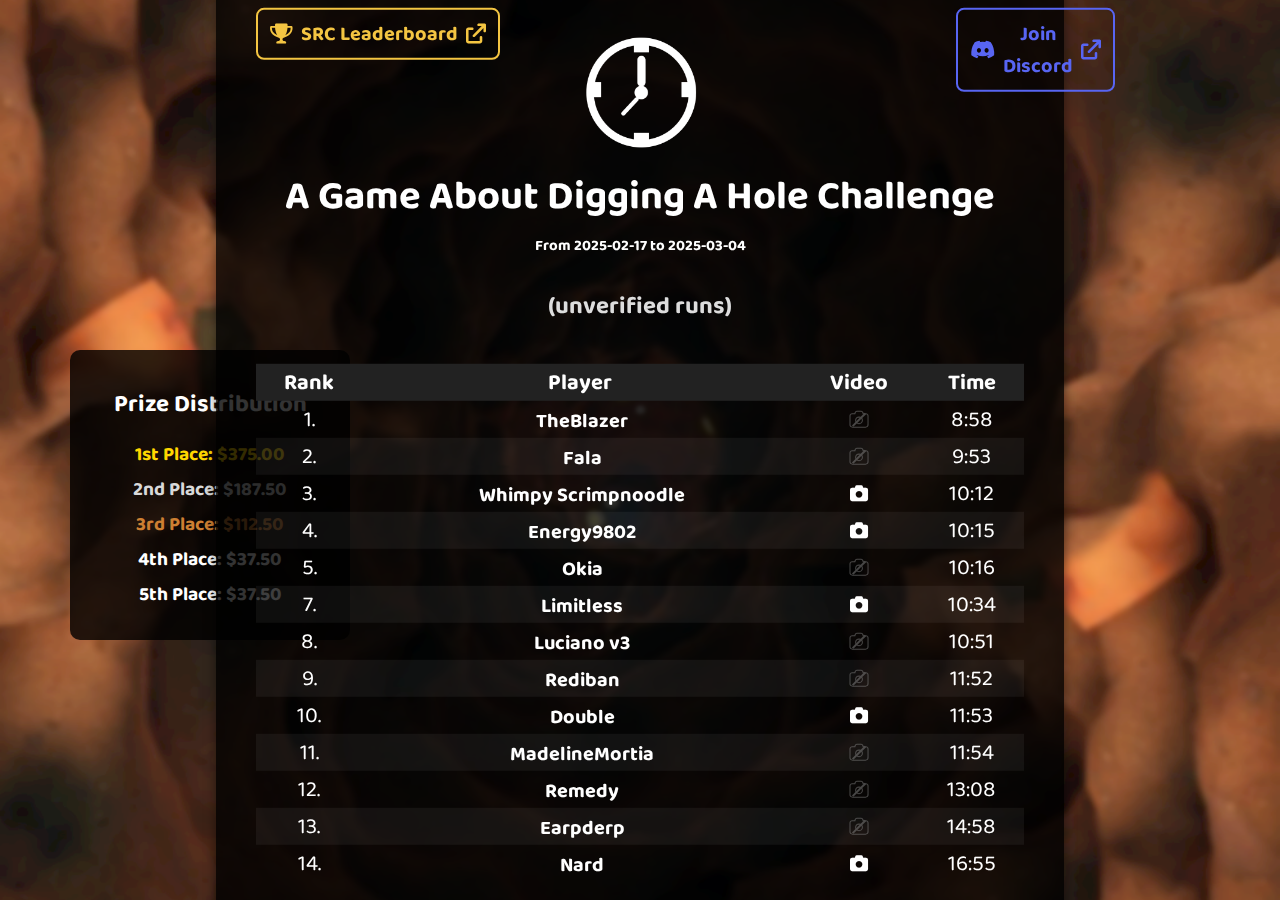
==== index.html @ b907654d "Add files via upload" ====
<!DOCTYPE html>
<html lang="en">
<head>

    <link rel="stylesheet" href="styles.css">
    <link rel="stylesheet" href="https://cdnjs.cloudflare.com/ajax/libs/font-awesome/6.0.0/css/all.min.css">
    <meta charset="UTF-8">
    <meta name="viewport" content="width=device-width, initial-scale=1.0">
    <title>Speedrunning Challenge Leaderboard</title>
</head>
<body>
    <div class="prize-pool-container">
        <h2>Prize Distribution</h2>
        <ul>
            <li>1st Place: $375.00</li>
            <li>2nd Place: $187.50</li>
            <li>3rd Place: $112.50</li>
            <li>4th Place: $37.50</li>
            <li>5th Place: $37.50</li>
        </ul>
    </div>
    <div class="leaderboard">
        <a href="https://www.speedrun.com/A_Game_About_Digging_A_Hole" class="styled-button" target="_blank">
            <i class="fas fa-trophy"></i> 
            <span>SRC Leaderboard</span> 
            <i class="fas fa-external-link"></i>
        </a>
        <a href="https://discord.gg/v5nwegWuTn" class="button discord-button" target="_blank">
            <i class="fab fa-discord"></i> Join Discord
            <i class="fas fa-external-link"></i>
        </a>  
        <div class="title-container">  
            <img src="images/clockclean.png" alt="Logo"  class="logo">  
            <h1>A Game About Digging A Hole Challenge</h1>
        </div> 
        <h3 class="date">From 2025-02-17 to 2025-03-04</h3>
        <h2 class="subtitle">(unverified runs)</h2>
        <table>
            <thead>
                <tr>
                    <th>Rank</th>
                    <th>Player</th>
                    <th>Video</th>
                    <th>Time</th>
                </tr>
            </thead>
            <tbody>
                <tr>
                    <td>1.</td>
                    <td>
                        <a class="player-link" target="_blank">TheBlazer</a>
                    </td>
                    <td><span class="video-missing"><i class="fas fa-camera"></i></span></td>
                    <td>8:58</td>
                </tr>
                <tr>
                    <td>2.</td>
                    <td>
                        <a class="player-link" target="_blank">Fala</a>
                    </td>
                    <td><span class="video-missing"><i class="fas fa-camera"></i></span></td>
                    <td>9:53</td>
                </tr>
                <tr>
                    <td>3.</td>
                    <td>
                        <a class="player-link" target="_blank">Whimpy Scrimpnoodle</a>
                    </td>
                    <td><a href="https://www.twitch.tv/videos/2386172465" class="video-link"><i class="fas fa-camera"></i></a></td>
                    <td>10:12</td>
                </tr>
                <tr>
                    <td>4.</td>
                    <td>
                        <a class="player-link" target="_blank">Energy9802</a>
                    </td>
                    <td><a href="https://youtu.be/kTqRtNvVcxU" class="video-link"><i class="fas fa-camera"></i></a></td>
                    <td>10:15</td>
                </tr>
                <tr>
                    <td>5.</td>
                    <td>
                        <a class="player-link" target="_blank">Okia</a>
                    </td>
                    <td><span class="video-missing"><i class="fas fa-camera"></i></span></td>
                    <td>10:16</td>
                </tr>
                 
                <tr>
                    <td>7.</td>
                    <td>
                        <a class="player-link" target="_blank">Limitless</a>
                    </td>
                    <td><a href="https://www.twitch.tv/videos/2383968036" class="video-link"><i class="fas fa-camera"></i></a></td>
                    <td>10:34</td>
                </tr>
                <tr>
                    <td>8.</td>
                    <td>
                        <a class="player-link" target="_blank">Luciano v3</a>
                    </td>
                    <td><span class="video-missing"><i class="fas fa-camera"></i></span></td>
                    <td>10:51</td>
                </tr>  
                <tr>
                    <td>9.</td>
                    <td>
                        <a class="player-link" target="_blank">Rediban</a>
                    </td>
                    <td><span class="video-missing"><i class="fas fa-camera"></i></span></td>
                    <td>11:52</td>
                </tr>                               
                <tr>
                    <td>10.</td>
                    <td>
                        <a class="player-link" target="_blank">Double</a>
                    </td>
                    <td><a href="https://youtu.be/mfzH6cPSI_k" class="video-link"><i class="fas fa-camera"></i></a></td>
                    <td>11:53</td>
                </tr>
                <tr>
                    <td>11.</td>
                    <td>
                        <a class="player-link" target="_blank">MadelineMortia</a>
                    </td>
                    <td><span class="video-missing"><i class="fas fa-camera"></i></span></td>
                    <td>11:54</td>
                </tr>
                <tr>
                    <td>12.</td>
                    <td>
                        <a class="player-link" target="_blank">Remedy</a>
                    </td>
                    <td><span class="video-missing"><i class="fas fa-camera"></i></span></td>
                    <td>13:08</td>
                </tr>
                <tr>
                    <td>13.</td>
                    <td>
                        <a class="player-link" target="_blank">Earpderp</a>
                    </td>
                    <td><span class="video-missing"><i class="fas fa-camera"></i></span></td>
                    <td>14:58</td>
                </tr>
                <tr>
                    <td>14.</td>
                    <td>
                        <a class="player-link" target="_blank">Nard</a>
                    </td>
                    <td><a href="https://www.youtube.com/watch?v=FN1cPwY5DCs" class="video-link"><i class="fas fa-camera"></i></a></td>
                    <td>16:55</td>
                </tr>                          
            </tbody>
        </table>
    </div>
</body>
</html>
---- styles.css ----
@import url('https://fonts.googleapis.com/css2?family=Baloo+Thambi+2:wght@400;700&display=swap');

body {
    background: url('images/cleanbgfilters.png') no-repeat center center fixed;
    background-size: cover;
    font-family: 'Baloo Thambi 2', sans-serif;
    color: #ddd;
    text-align: center;
}

.leaderboard-container {
    display: flex;
    justify-content: space-between; /* Ensures leaderboard and prize pool stay apart */
    align-items: flex-start;
    width: 100%;
    max-width: 1200px;
    margin: auto;
    padding: 20px;
    position: relative;
}

.leaderboard {
    background-color: rgba(0, 0, 0, 0.8);
    padding: 40px;
    border-radius: 15px;
    box-shadow: 0 6px 12px rgba(0, 0, 0, 0.5);
    max-width: 900px;
    width: 60%;
    
    display: flex;
    flex-direction: column;
    align-items: center;
    justify-content: center;
    position: fixed; /* Keeps it centered even when scrolling */
    top: 50%;
    left: 50%;
    transform: translate(-50%, -50%);   
}

h1 {
    color: #fff;
    font-size: 40px;
    position: relative;
    top: -30px;
}

.date {
    color: #fff;
    font-size: 15px;
    margin-top: -50px;
    margin-bottom: 10px;
}

table {
    width: 100%;
    border-collapse: collapse;
    margin-top: 20px;
    font-size: 22px;
}

th, td {
    color: #fff;
    font-size: 24;
}

th {
    background-color: #222;
    font-size: 26;
}

tr:nth-child(even) {
    background-color: rgba(255, 255, 255, 0.05);
}

tr:hover {
    background-color: rgba(255, 255, 255, 0.15);
}

.styled-button {
    display: inline-flex;
    align-items: center;
    gap: 8px;
    background-color: transparent;
    color: #f4c542;
    text-decoration: none;
    font-weight: bold;
    font-size: 20px;
    border: 2px solid #f4c542;
    padding: 8px 12px;
    border-radius: 8px;
    transition: all 0.3s ease-in-out;
    position: absolute;
    top: 30px;
    left: 40px;
}

.styled-button:hover {
    background-color: #f4c542;
    color: black;
}

.discord-button {
    display: inline-flex;
    align-items: center;
    gap: 8px;
    background-color: transparent; 
    color: #5865F2;
    border: 2px solid #5865F2;
    border-radius: 8px;
    padding: 8px 12px;
    font-size: 20px;
    font-weight: bold;
    text-decoration: none;
    transition: 0.3s ease-in-out;
    position: absolute;
    top: 30px;
    left: 740px;

}

.discord-button i {
    font-size: 20px;
}

.discord-button:hover {
    background-color: #5865F2;
    color: black;
}

.video-link i {
    color: white;
    font-size: 18px;
}

.video-link:hover i {
    color: #d4af37;
}

.video-missing {
    position: relative;
    display: inline-block;
}

.video-missing i {
    color: transparent; /* Makes the fill transparent */
    font-size: 18px;
    opacity: 0.5;
    -webkit-text-stroke: 1px #888; /* Creates an outline effect */
    position: relative;
}

.video-missing i::after {
    content: "";
    position: absolute;
    top: 50%;
    left: 0;
    width: 100%;
    height: 2px; /* Thickness of the line */
    background-color: #888; /* Match the icon outline */
    transform: rotate(-45deg); /* Diagonal line */
}

.player-link {
    margin-left: 5px;
    font-size: 20px;
    display: inline-flex; 
    align-items: center;
    vertical-align: middle;
    color: white;
    text-decoration: none;
    font-weight: bold;
}

.logo {
    width: 150px; 
    height: auto;
    vertical-align: middle;
    margin-right: 5px;
}

.prize-pool-container {
    background-color: rgba(0, 0, 0, 0.8);
    color: white;
    padding: 15px;
    border-radius: 10px;
    width: 250px;
    position: absolute;
    left: 70px; /* Adjust as needed */
    top: 350px; /* Adjust as needed */
}


.prize-pool-container h2 {
    font-size: 24px;
    margin-bottom: 10px;
    color: white;
}

.prize-pool-container ul {
    list-style: none;
    padding: 0;
}

.prize-pool-container li {
    font-size: 1.2em;
    font-weight: bold;
    margin: 5px 0;
}

.prize-pool-container li:nth-child(1) {
    color: gold;
}

.prize-pool-container li:nth-child(2) {
    color: #D9D9D9;
}

.prize-pool-container li:nth-child(3) {
    color: #cd7f32; 
}
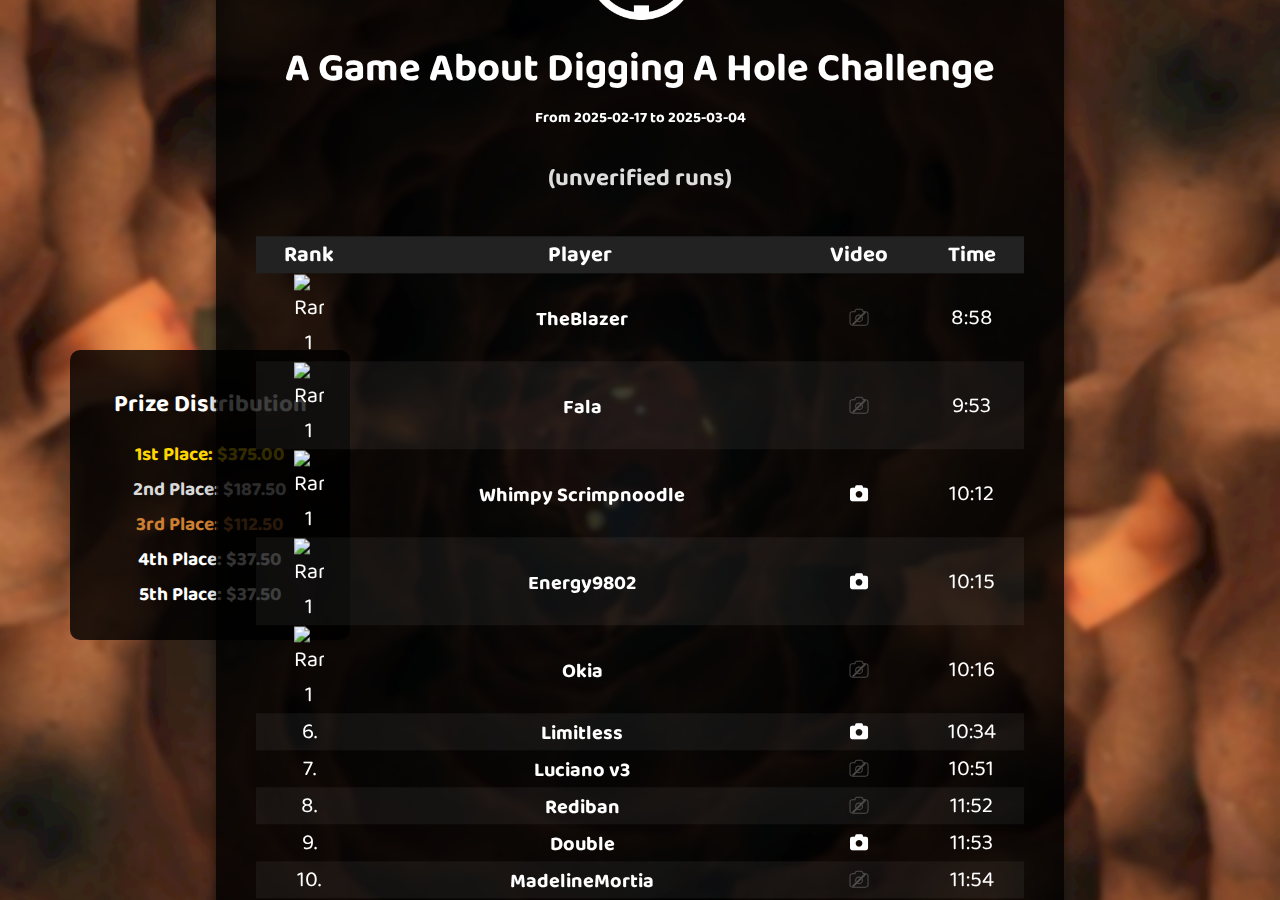
==== commit 7f1228bf: "Add files via upload" ====
--- a/index.html
+++ b/index.html
@@ -1,6 +1,8 @@
 <!DOCTYPE html>
 <html lang="en">
 <head>
+    <link rel="icon" type="image/png" href="images/ShovelMedal_Gold.png">
+
 
     <link rel="stylesheet" href="styles.css">
     <link rel="stylesheet" href="https://cdnjs.cloudflare.com/ajax/libs/font-awesome/6.0.0/css/all.min.css">
@@ -46,7 +48,7 @@
             </thead>
             <tbody>
                 <tr>
-                    <td>1.</td>
+                    <td><img src="images/ShovelMedal_Gold.png" alt="Rank 1" class="rank-icon"></td>
                     <td>
                         <a class="player-link" target="_blank">TheBlazer</a>
                     </td>
@@ -54,7 +56,7 @@
                     <td>8:58</td>
                 </tr>
                 <tr>
-                    <td>2.</td>
+                    <td><img src="images/ShovelMedal_Silver.png" alt="Rank 1" class="rank-icon"></td>
                     <td>
                         <a class="player-link" target="_blank">Fala</a>
                     </td>
@@ -62,7 +64,7 @@
                     <td>9:53</td>
                 </tr>
                 <tr>
-                    <td>3.</td>
+                    <td><img src="images/ShovelMedal_Bronze.png" alt="Rank 1" class="rank-icon"></td>
                     <td>
                         <a class="player-link" target="_blank">Whimpy Scrimpnoodle</a>
                     </td>
@@ -70,7 +72,7 @@
                     <td>10:12</td>
                 </tr>
                 <tr>
-                    <td>4.</td>
+                    <td><img src="images/ShovelMedal_Iron.png" alt="Rank 1" class="rank-icon"></td>
                     <td>
                         <a class="player-link" target="_blank">Energy9802</a>
                     </td>
@@ -78,7 +80,7 @@
                     <td>10:15</td>
                 </tr>
                 <tr>
-                    <td>5.</td>
+                    <td><img src="images/ShovelMedal_Wood.png" alt="Rank 1" class="rank-icon"></td>
                     <td>
                         <a class="player-link" target="_blank">Okia</a>
                     </td>
@@ -87,7 +89,7 @@
                 </tr>
                  
                 <tr>
-                    <td>7.</td>
+                    <td>6.</td>
                     <td>
                         <a class="player-link" target="_blank">Limitless</a>
                     </td>
@@ -95,7 +97,7 @@
                     <td>10:34</td>
                 </tr>
                 <tr>
-                    <td>8.</td>
+                    <td>7.</td>
                     <td>
                         <a class="player-link" target="_blank">Luciano v3</a>
                     </td>
@@ -103,7 +105,7 @@
                     <td>10:51</td>
                 </tr>  
                 <tr>
-                    <td>9.</td>
+                    <td>8.</td>
                     <td>
                         <a class="player-link" target="_blank">Rediban</a>
                     </td>
@@ -111,7 +113,7 @@
                     <td>11:52</td>
                 </tr>                               
                 <tr>
-                    <td>10.</td>
+                    <td>9.</td>
                     <td>
                         <a class="player-link" target="_blank">Double</a>
                     </td>
@@ -119,7 +121,7 @@
                     <td>11:53</td>
                 </tr>
                 <tr>
-                    <td>11.</td>
+                    <td>10.</td>
                     <td>
                         <a class="player-link" target="_blank">MadelineMortia</a>
                     </td>
@@ -127,7 +129,7 @@
                     <td>11:54</td>
                 </tr>
                 <tr>
-                    <td>12.</td>
+                    <td>11.</td>
                     <td>
                         <a class="player-link" target="_blank">Remedy</a>
                     </td>
@@ -135,7 +137,7 @@
                     <td>13:08</td>
                 </tr>
                 <tr>
-                    <td>13.</td>
+                    <td>12.</td>
                     <td>
                         <a class="player-link" target="_blank">Earpderp</a>
                     </td>
@@ -143,7 +145,7 @@
                     <td>14:58</td>
                 </tr>
                 <tr>
-                    <td>14.</td>
+                    <td>13.</td>
                     <td>
                         <a class="player-link" target="_blank">Nard</a>
                     </td>
--- a/styles.css
+++ b/styles.css
@@ -219,11 +219,18 @@
     color: #cd7f32; 
 }
 
-
-
-
-
-
-
-
-
+.rank-icon {
+    width: 30px;
+    height: auto;
+    display: block;
+    margin: auto;
+}
+
+
+
+
+
+
+
+
+
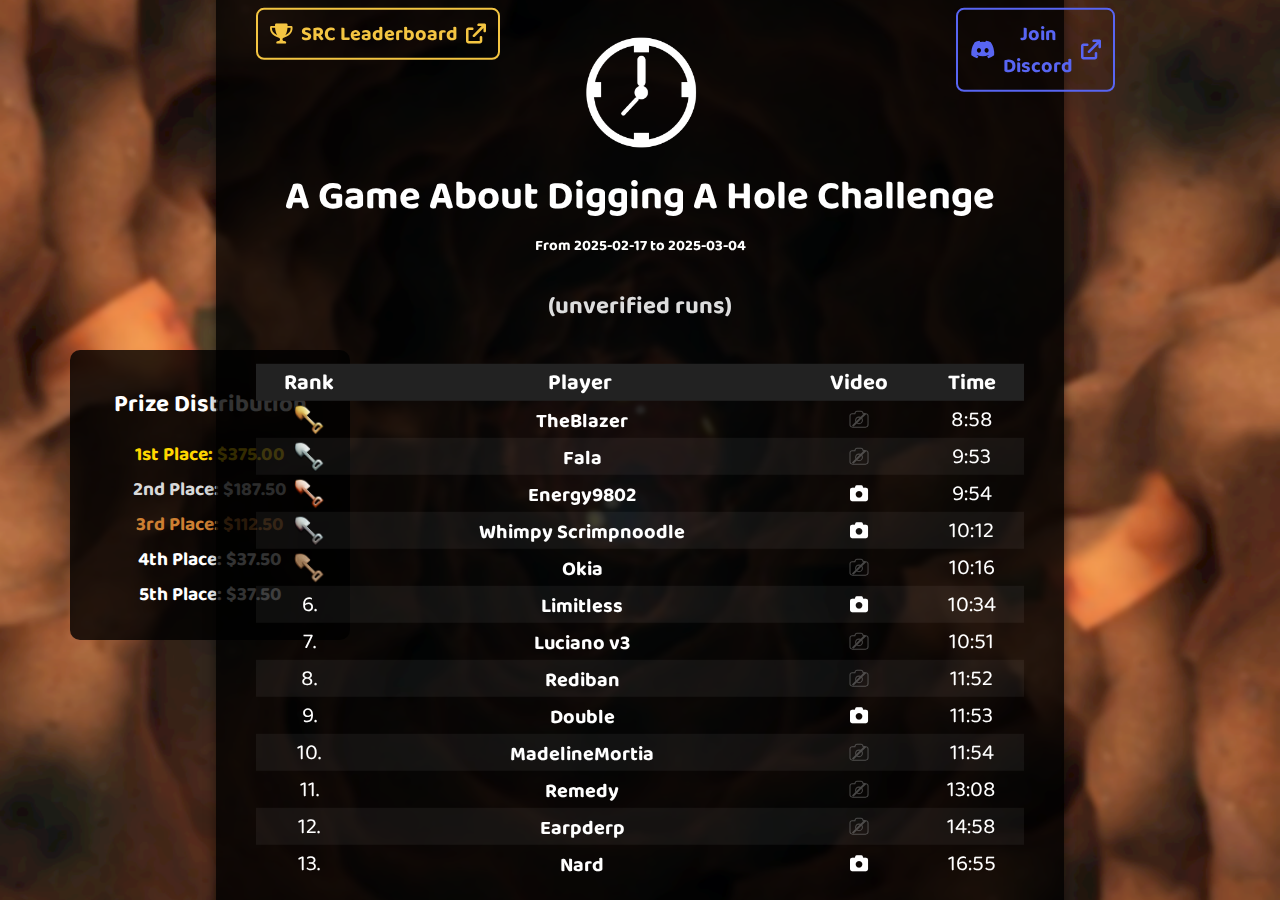
==== commit bda071c0: "Add files via upload" ====
--- a/index.html
+++ b/index.html
@@ -66,18 +66,18 @@
                 <tr>
                     <td><img src="images/ShovelMedal_Bronze.png" alt="Rank 1" class="rank-icon"></td>
                     <td>
+                        <a class="player-link" target="_blank">Energy9802</a>
+                    </td>
+                    <td><a href="https://youtu.be/5zvjSknOd70" class="video-link"><i class="fas fa-camera"></i></a></td>
+                    <td>9:54</td>
+                </tr>
+                <tr>
+                    <td><img src="images/ShovelMedal_Iron.png" alt="Rank 1" class="rank-icon"></td>
+                    <td>
                         <a class="player-link" target="_blank">Whimpy Scrimpnoodle</a>
                     </td>
                     <td><a href="https://www.twitch.tv/videos/2386172465" class="video-link"><i class="fas fa-camera"></i></a></td>
                     <td>10:12</td>
-                </tr>
-                <tr>
-                    <td><img src="images/ShovelMedal_Iron.png" alt="Rank 1" class="rank-icon"></td>
-                    <td>
-                        <a class="player-link" target="_blank">Energy9802</a>
-                    </td>
-                    <td><a href="https://youtu.be/kTqRtNvVcxU" class="video-link"><i class="fas fa-camera"></i></a></td>
-                    <td>10:15</td>
                 </tr>
                 <tr>
                     <td><img src="images/ShovelMedal_Wood.png" alt="Rank 1" class="rank-icon"></td>
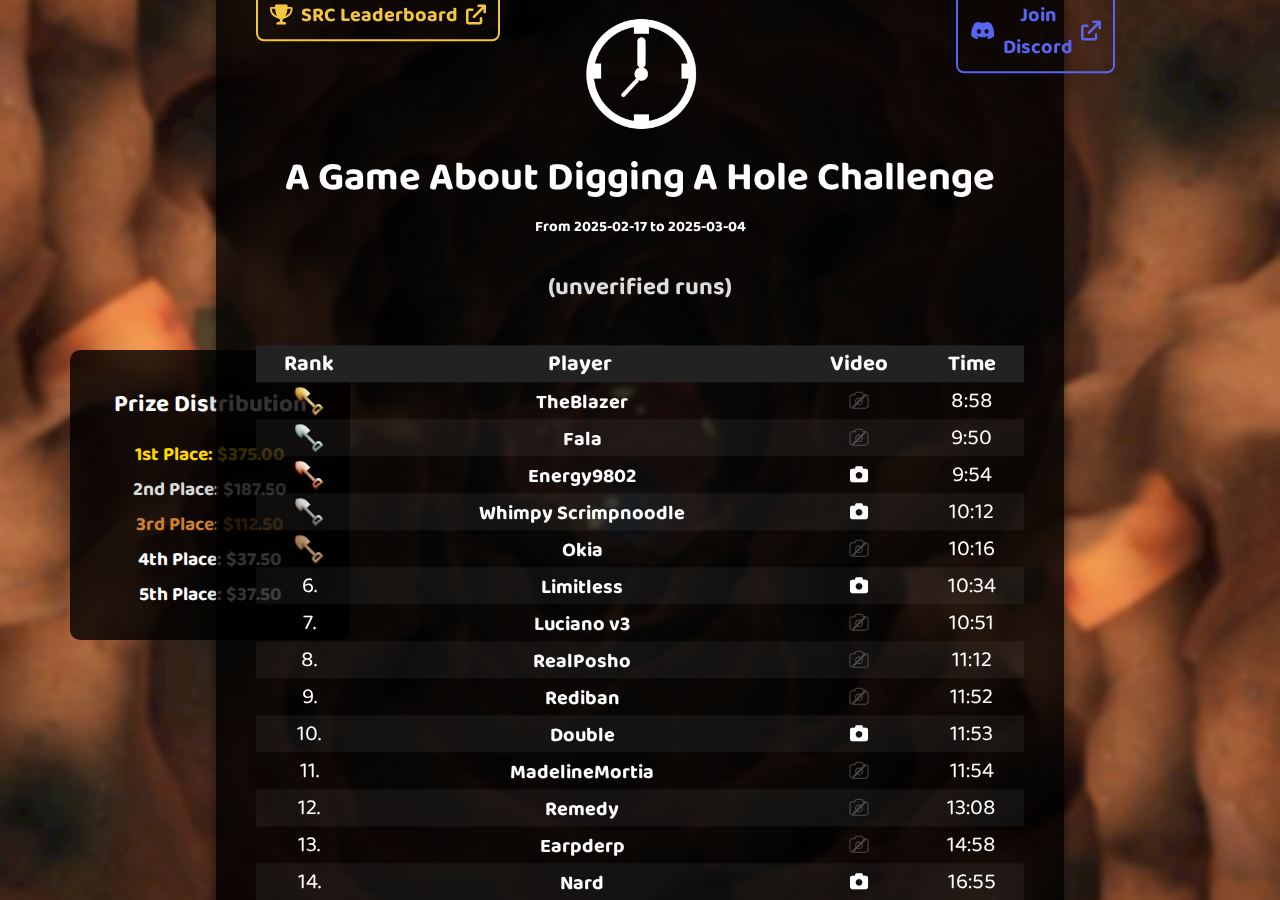
==== commit 1c0c430e: "Add files via upload" ====
--- a/index.html
+++ b/index.html
@@ -61,7 +61,7 @@
                         <a class="player-link" target="_blank">Fala</a>
                     </td>
                     <td><span class="video-missing"><i class="fas fa-camera"></i></span></td>
-                    <td>9:53</td>
+                    <td>9:50</td>
                 </tr>
                 <tr>
                     <td><img src="images/ShovelMedal_Bronze.png" alt="Rank 1" class="rank-icon"></td>
@@ -87,7 +87,6 @@
                     <td><span class="video-missing"><i class="fas fa-camera"></i></span></td>
                     <td>10:16</td>
                 </tr>
-                 
                 <tr>
                     <td>6.</td>
                     <td>
@@ -107,13 +106,21 @@
                 <tr>
                     <td>8.</td>
                     <td>
+                        <a class="player-link" target="_blank">RealPosho</a>
+                    </td>
+                    <td><span class="video-missing"><i class="fas fa-camera"></i></span></td>
+                    <td>11:12</td>
+                </tr>       
+                <tr>
+                    <td>9.</td>
+                    <td>
                         <a class="player-link" target="_blank">Rediban</a>
                     </td>
                     <td><span class="video-missing"><i class="fas fa-camera"></i></span></td>
                     <td>11:52</td>
                 </tr>                               
                 <tr>
-                    <td>9.</td>
+                    <td>10.</td>
                     <td>
                         <a class="player-link" target="_blank">Double</a>
                     </td>
@@ -121,7 +128,7 @@
                     <td>11:53</td>
                 </tr>
                 <tr>
-                    <td>10.</td>
+                    <td>11.</td>
                     <td>
                         <a class="player-link" target="_blank">MadelineMortia</a>
                     </td>
@@ -129,7 +136,7 @@
                     <td>11:54</td>
                 </tr>
                 <tr>
-                    <td>11.</td>
+                    <td>12.</td>
                     <td>
                         <a class="player-link" target="_blank">Remedy</a>
                     </td>
@@ -137,7 +144,7 @@
                     <td>13:08</td>
                 </tr>
                 <tr>
-                    <td>12.</td>
+                    <td>13.</td>
                     <td>
                         <a class="player-link" target="_blank">Earpderp</a>
                     </td>
@@ -145,7 +152,7 @@
                     <td>14:58</td>
                 </tr>
                 <tr>
-                    <td>13.</td>
+                    <td>14.</td>
                     <td>
                         <a class="player-link" target="_blank">Nard</a>
                     </td>
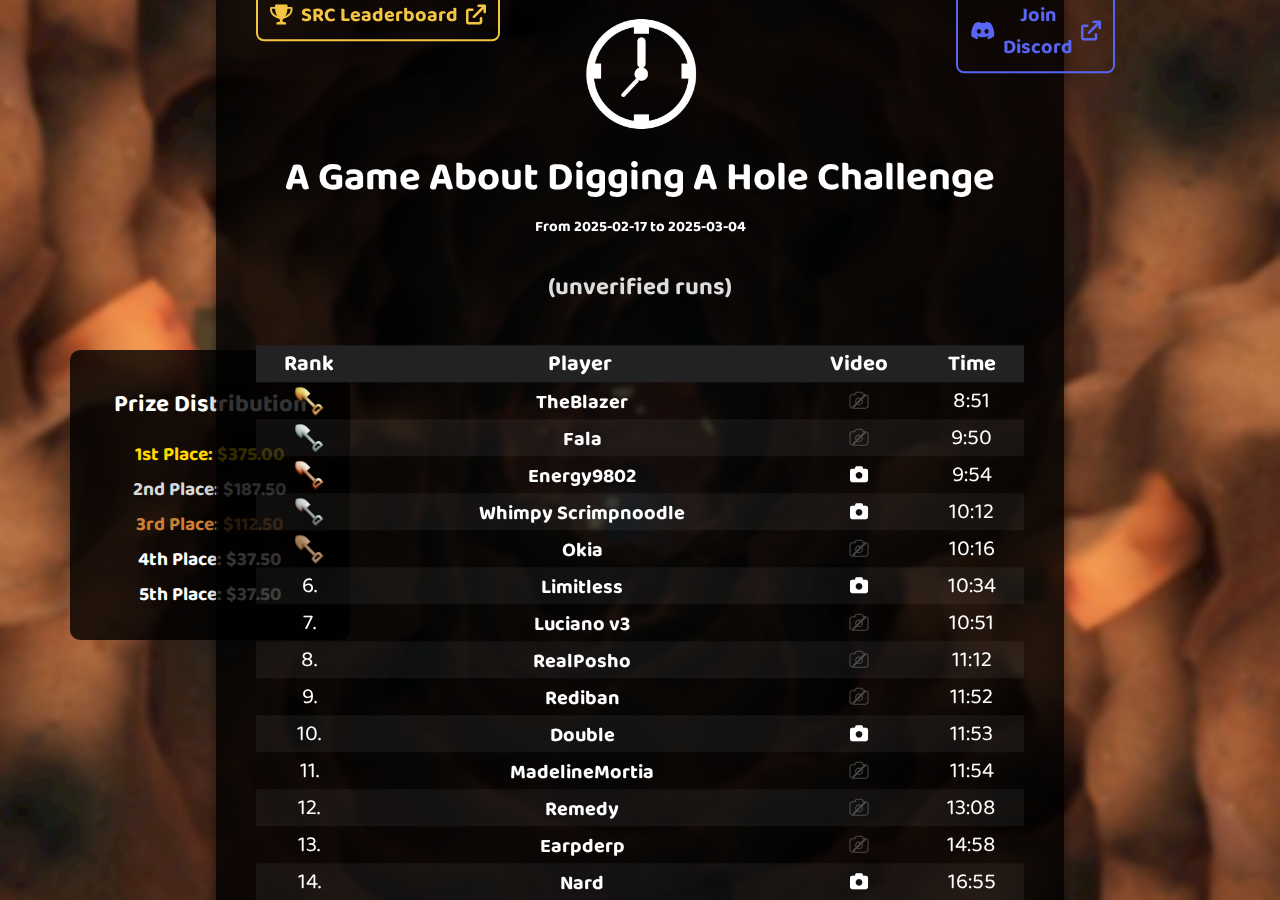
==== commit 1af55396: "Add files via upload" ====
--- a/index.html
+++ b/index.html
@@ -53,7 +53,7 @@
                         <a class="player-link" target="_blank">TheBlazer</a>
                     </td>
                     <td><span class="video-missing"><i class="fas fa-camera"></i></span></td>
-                    <td>8:58</td>
+                    <td>8:51</td>
                 </tr>
                 <tr>
                     <td><img src="images/ShovelMedal_Silver.png" alt="Rank 1" class="rank-icon"></td>
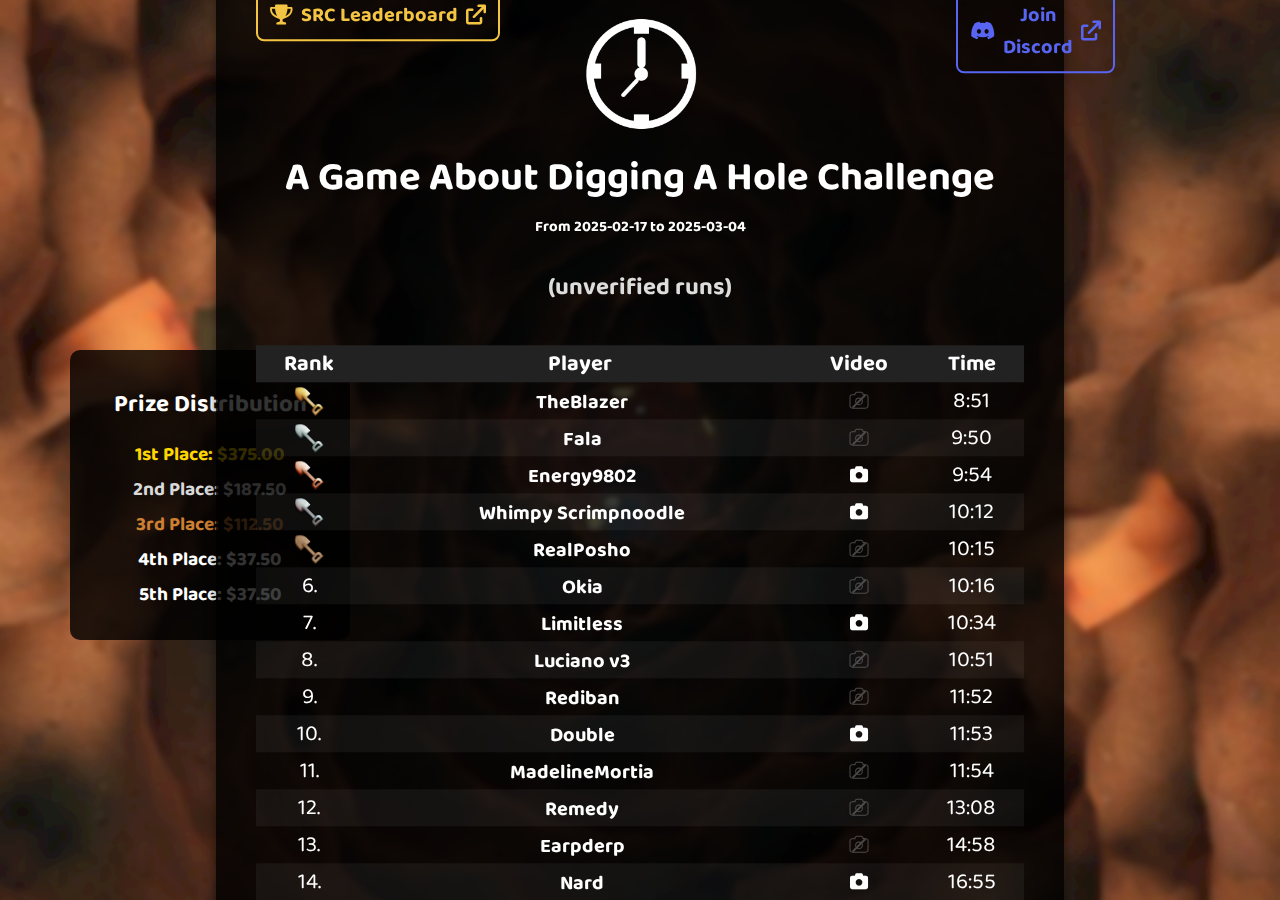
==== commit 37baf2be: "Add files via upload" ====
--- a/index.html
+++ b/index.html
@@ -82,13 +82,21 @@
                 <tr>
                     <td><img src="images/ShovelMedal_Wood.png" alt="Rank 1" class="rank-icon"></td>
                     <td>
+                        <a class="player-link" target="_blank">RealPosho</a>
+                    </td>
+                    <td><span class="video-missing"><i class="fas fa-camera"></i></span></td>
+                    <td>10:15</td>
+                </tr>
+                <tr>
+                    <td>6.</td>
+                    <td>
                         <a class="player-link" target="_blank">Okia</a>
                     </td>
                     <td><span class="video-missing"><i class="fas fa-camera"></i></span></td>
                     <td>10:16</td>
-                </tr>
+                </tr> 
                 <tr>
-                    <td>6.</td>
+                    <td>7.</td>
                     <td>
                         <a class="player-link" target="_blank">Limitless</a>
                     </td>
@@ -96,21 +104,13 @@
                     <td>10:34</td>
                 </tr>
                 <tr>
-                    <td>7.</td>
+                    <td>8.</td>
                     <td>
                         <a class="player-link" target="_blank">Luciano v3</a>
                     </td>
                     <td><span class="video-missing"><i class="fas fa-camera"></i></span></td>
                     <td>10:51</td>
-                </tr>  
-                <tr>
-                    <td>8.</td>
-                    <td>
-                        <a class="player-link" target="_blank">RealPosho</a>
-                    </td>
-                    <td><span class="video-missing"><i class="fas fa-camera"></i></span></td>
-                    <td>11:12</td>
-                </tr>       
+                </tr>   
                 <tr>
                     <td>9.</td>
                     <td>
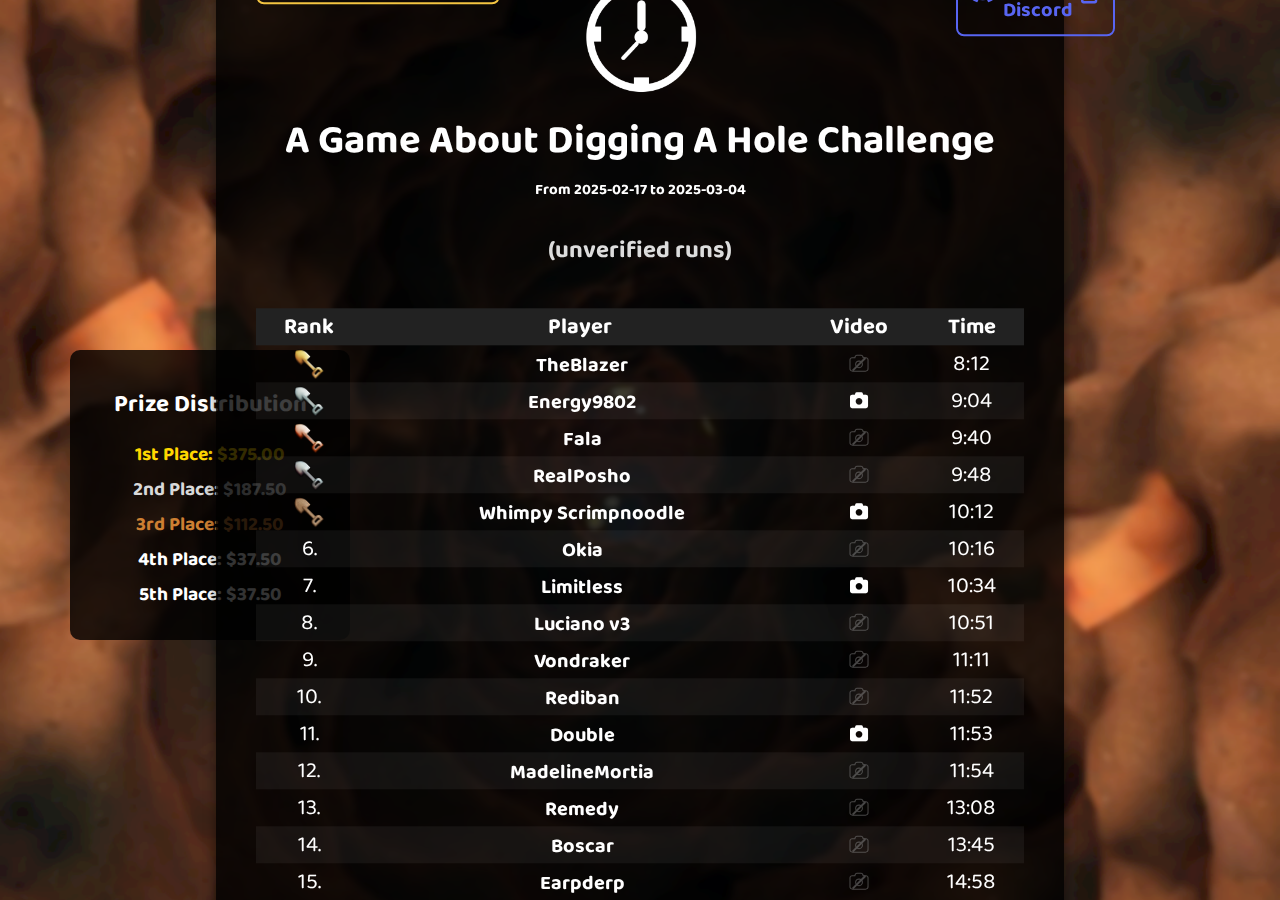
==== commit c69de1d2: "Add files via upload" ====
--- a/index.html
+++ b/index.html
@@ -53,39 +53,39 @@
                         <a class="player-link" target="_blank">TheBlazer</a>
                     </td>
                     <td><span class="video-missing"><i class="fas fa-camera"></i></span></td>
-                    <td>8:51</td>
+                    <td>8:12</td>
                 </tr>
                 <tr>
                     <td><img src="images/ShovelMedal_Silver.png" alt="Rank 1" class="rank-icon"></td>
                     <td>
-                        <a class="player-link" target="_blank">Fala</a>
+                        <a class="player-link" target="_blank">Energy9802</a>
                     </td>
-                    <td><span class="video-missing"><i class="fas fa-camera"></i></span></td>
-                    <td>9:50</td>
+                    <td><a href="https://youtu.be/J5KEaiSx6RI" class="video-link"><i class="fas fa-camera"></i></a></td>
+                    <td>9:04</td>
                 </tr>
                 <tr>
                     <td><img src="images/ShovelMedal_Bronze.png" alt="Rank 1" class="rank-icon"></td>
                     <td>
-                        <a class="player-link" target="_blank">Energy9802</a>
+                        <a class="player-link" target="_blank">Fala</a>
                     </td>
-                    <td><a href="https://youtu.be/5zvjSknOd70" class="video-link"><i class="fas fa-camera"></i></a></td>
-                    <td>9:54</td>
+                    <td><span class="video-missing"><i class="fas fa-camera"></i></span></td>
+                    <td>9:40</td>
                 </tr>
                 <tr>
                     <td><img src="images/ShovelMedal_Iron.png" alt="Rank 1" class="rank-icon"></td>
+                    <td>
+                        <a class="player-link" target="_blank">RealPosho</a>
+                    </td>
+                    <td><span class="video-missing"><i class="fas fa-camera"></i></span></td>
+                    <td>9:48</td>
+                </tr>
+                <tr>
+                    <td><img src="images/ShovelMedal_Wood.png" alt="Rank 1" class="rank-icon"></td>
                     <td>
                         <a class="player-link" target="_blank">Whimpy Scrimpnoodle</a>
                     </td>
                     <td><a href="https://www.twitch.tv/videos/2386172465" class="video-link"><i class="fas fa-camera"></i></a></td>
                     <td>10:12</td>
-                </tr>
-                <tr>
-                    <td><img src="images/ShovelMedal_Wood.png" alt="Rank 1" class="rank-icon"></td>
-                    <td>
-                        <a class="player-link" target="_blank">RealPosho</a>
-                    </td>
-                    <td><span class="video-missing"><i class="fas fa-camera"></i></span></td>
-                    <td>10:15</td>
                 </tr>
                 <tr>
                     <td>6.</td>
@@ -110,9 +110,17 @@
                     </td>
                     <td><span class="video-missing"><i class="fas fa-camera"></i></span></td>
                     <td>10:51</td>
+                </tr> 
+                <tr>
+                    <td>9.</td>
+                    <td>
+                        <a class="player-link" target="_blank">Vondraker</a>
+                    </td>
+                    <td><span class="video-missing"><i class="fas fa-camera"></i></span></td>
+                    <td>11:11</td>
                 </tr>   
                 <tr>
-                    <td>9.</td>
+                    <td>10.</td>
                     <td>
                         <a class="player-link" target="_blank">Rediban</a>
                     </td>
@@ -120,7 +128,7 @@
                     <td>11:52</td>
                 </tr>                               
                 <tr>
-                    <td>10.</td>
+                    <td>11.</td>
                     <td>
                         <a class="player-link" target="_blank">Double</a>
                     </td>
@@ -128,7 +136,7 @@
                     <td>11:53</td>
                 </tr>
                 <tr>
-                    <td>11.</td>
+                    <td>12.</td>
                     <td>
                         <a class="player-link" target="_blank">MadelineMortia</a>
                     </td>
@@ -136,7 +144,7 @@
                     <td>11:54</td>
                 </tr>
                 <tr>
-                    <td>12.</td>
+                    <td>13.</td>
                     <td>
                         <a class="player-link" target="_blank">Remedy</a>
                     </td>
@@ -144,7 +152,15 @@
                     <td>13:08</td>
                 </tr>
                 <tr>
-                    <td>13.</td>
+                    <td>14.</td>
+                    <td>
+                        <a class="player-link" target="_blank">Boscar</a>
+                    </td>
+                    <td><span class="video-missing"><i class="fas fa-camera"></i></span></td>
+                    <td>13:45</td>
+                </tr>
+                <tr>
+                    <td>15.</td>
                     <td>
                         <a class="player-link" target="_blank">Earpderp</a>
                     </td>
@@ -152,7 +168,7 @@
                     <td>14:58</td>
                 </tr>
                 <tr>
-                    <td>14.</td>
+                    <td>16.</td>
                     <td>
                         <a class="player-link" target="_blank">Nard</a>
                     </td>
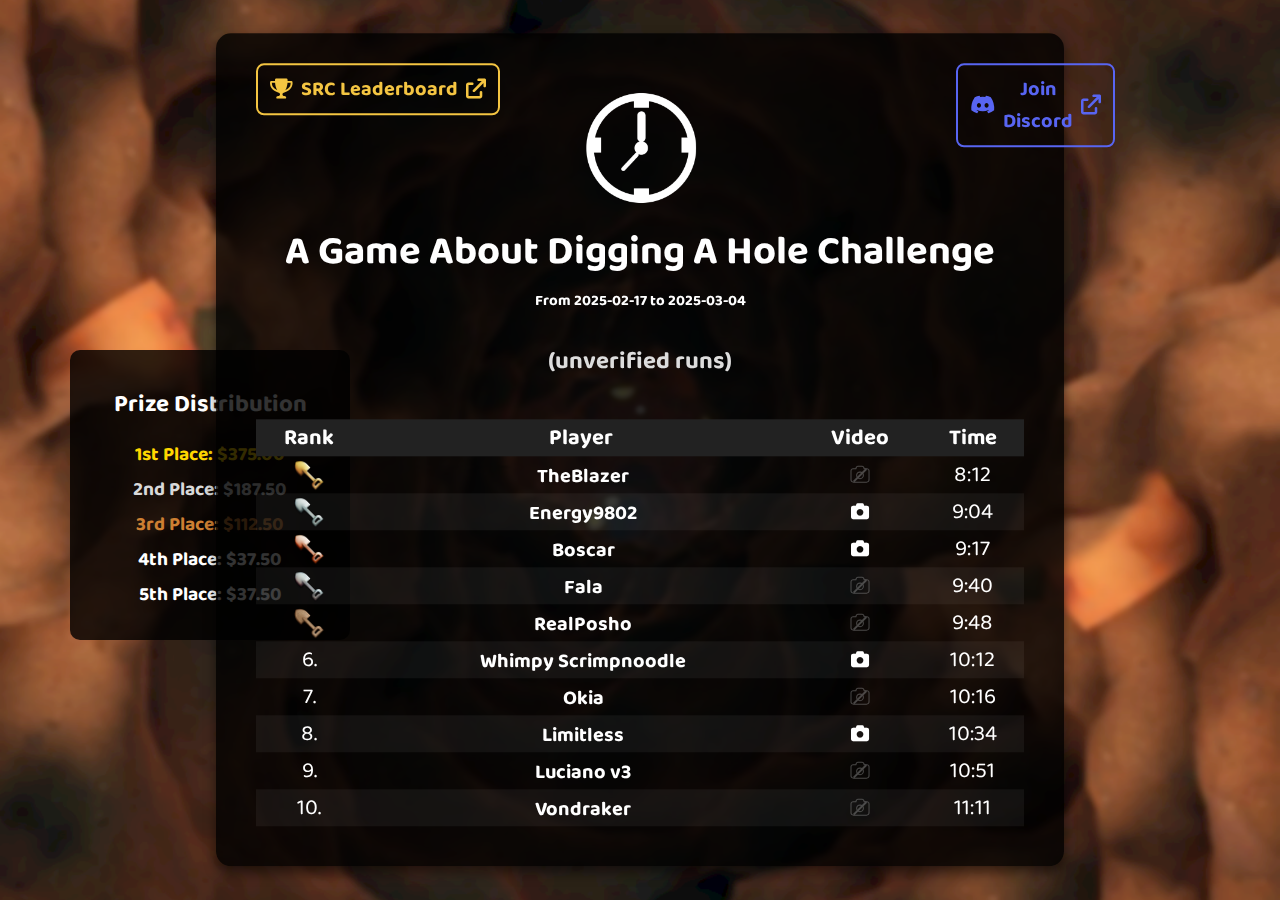
==== commit 4f1ddd2c: "Add files via upload" ====
--- a/index.html
+++ b/index.html
@@ -66,13 +66,21 @@
                 <tr>
                     <td><img src="images/ShovelMedal_Bronze.png" alt="Rank 1" class="rank-icon"></td>
                     <td>
+                        <a class="player-link" target="_blank">Boscar</a>
+                    </td>
+                    <td><a href="https://www.youtube.com/watch?v=WwDBehlLQjQ&ab_channel=Boscarvidios" class="video-link"><i class="fas fa-camera"></i></a></td>
+                    <td>9:17</td>
+                </tr>
+                <tr>
+                    <td><img src="images/ShovelMedal_Iron.png" alt="Rank 1" class="rank-icon"></td>
+                    <td>
                         <a class="player-link" target="_blank">Fala</a>
                     </td>
                     <td><span class="video-missing"><i class="fas fa-camera"></i></span></td>
                     <td>9:40</td>
                 </tr>
                 <tr>
-                    <td><img src="images/ShovelMedal_Iron.png" alt="Rank 1" class="rank-icon"></td>
+                    <td><img src="images/ShovelMedal_Wood.png" alt="Rank 1" class="rank-icon"></td>
                     <td>
                         <a class="player-link" target="_blank">RealPosho</a>
                     </td>
@@ -80,7 +88,7 @@
                     <td>9:48</td>
                 </tr>
                 <tr>
-                    <td><img src="images/ShovelMedal_Wood.png" alt="Rank 1" class="rank-icon"></td>
+                    <td>6.</td>
                     <td>
                         <a class="player-link" target="_blank">Whimpy Scrimpnoodle</a>
                     </td>
@@ -88,7 +96,7 @@
                     <td>10:12</td>
                 </tr>
                 <tr>
-                    <td>6.</td>
+                    <td>7.</td>
                     <td>
                         <a class="player-link" target="_blank">Okia</a>
                     </td>
@@ -96,7 +104,7 @@
                     <td>10:16</td>
                 </tr> 
                 <tr>
-                    <td>7.</td>
+                    <td>8.</td>
                     <td>
                         <a class="player-link" target="_blank">Limitless</a>
                     </td>
@@ -104,7 +112,7 @@
                     <td>10:34</td>
                 </tr>
                 <tr>
-                    <td>8.</td>
+                    <td>9.</td>
                     <td>
                         <a class="player-link" target="_blank">Luciano v3</a>
                     </td>
@@ -112,69 +120,13 @@
                     <td>10:51</td>
                 </tr> 
                 <tr>
-                    <td>9.</td>
+                    <td>10.</td>
                     <td>
                         <a class="player-link" target="_blank">Vondraker</a>
                     </td>
                     <td><span class="video-missing"><i class="fas fa-camera"></i></span></td>
                     <td>11:11</td>
-                </tr>   
-                <tr>
-                    <td>10.</td>
-                    <td>
-                        <a class="player-link" target="_blank">Rediban</a>
-                    </td>
-                    <td><span class="video-missing"><i class="fas fa-camera"></i></span></td>
-                    <td>11:52</td>
-                </tr>                               
-                <tr>
-                    <td>11.</td>
-                    <td>
-                        <a class="player-link" target="_blank">Double</a>
-                    </td>
-                    <td><a href="https://youtu.be/mfzH6cPSI_k" class="video-link"><i class="fas fa-camera"></i></a></td>
-                    <td>11:53</td>
-                </tr>
-                <tr>
-                    <td>12.</td>
-                    <td>
-                        <a class="player-link" target="_blank">MadelineMortia</a>
-                    </td>
-                    <td><span class="video-missing"><i class="fas fa-camera"></i></span></td>
-                    <td>11:54</td>
-                </tr>
-                <tr>
-                    <td>13.</td>
-                    <td>
-                        <a class="player-link" target="_blank">Remedy</a>
-                    </td>
-                    <td><span class="video-missing"><i class="fas fa-camera"></i></span></td>
-                    <td>13:08</td>
-                </tr>
-                <tr>
-                    <td>14.</td>
-                    <td>
-                        <a class="player-link" target="_blank">Boscar</a>
-                    </td>
-                    <td><span class="video-missing"><i class="fas fa-camera"></i></span></td>
-                    <td>13:45</td>
-                </tr>
-                <tr>
-                    <td>15.</td>
-                    <td>
-                        <a class="player-link" target="_blank">Earpderp</a>
-                    </td>
-                    <td><span class="video-missing"><i class="fas fa-camera"></i></span></td>
-                    <td>14:58</td>
-                </tr>
-                <tr>
-                    <td>16.</td>
-                    <td>
-                        <a class="player-link" target="_blank">Nard</a>
-                    </td>
-                    <td><a href="https://www.youtube.com/watch?v=FN1cPwY5DCs" class="video-link"><i class="fas fa-camera"></i></a></td>
-                    <td>16:55</td>
-                </tr>                          
+                </tr>                            
             </tbody>
         </table>
     </div>
